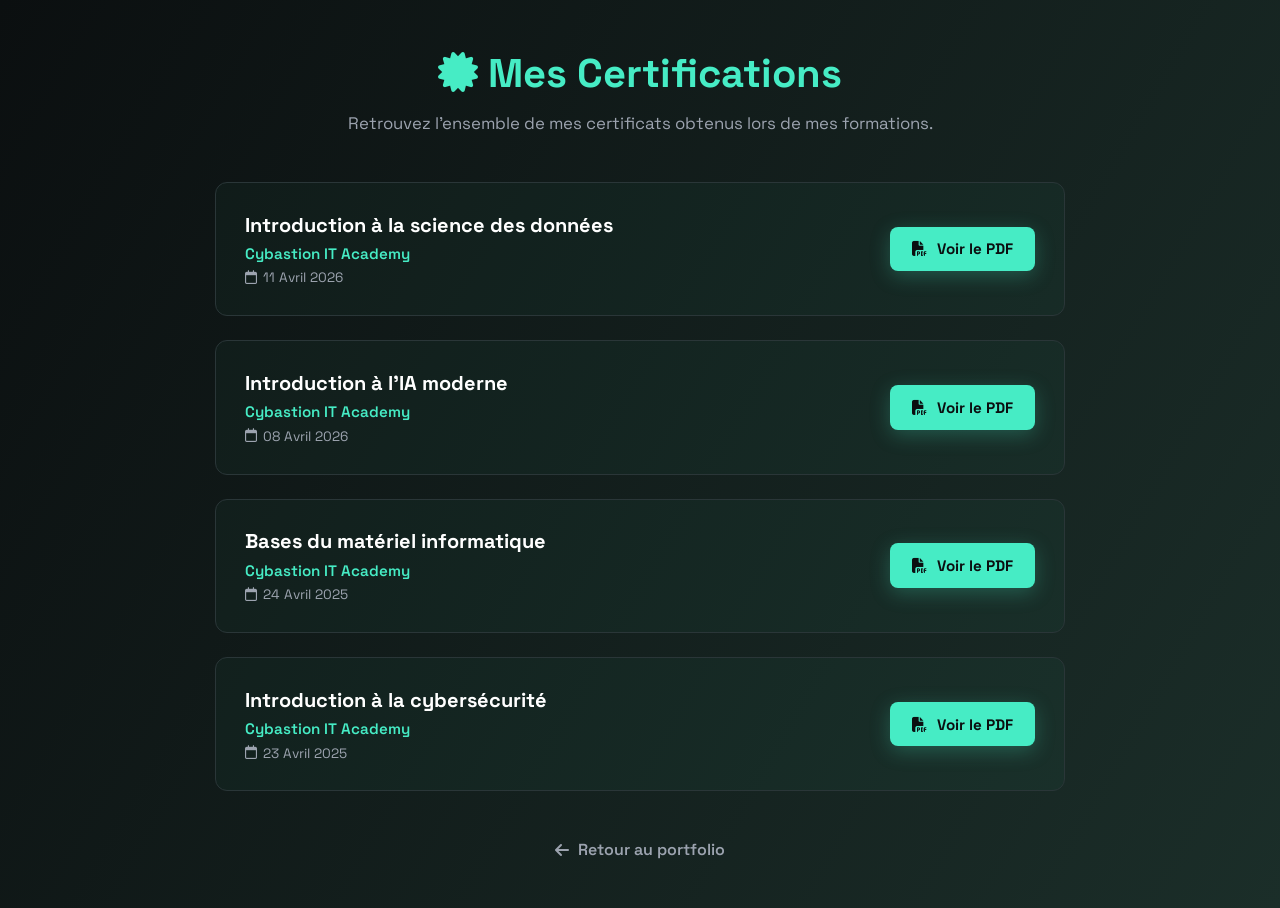
==== Documents/CERTIFICATS/index.html @ aad7d503 "Correction des certificats" ====
<!DOCTYPE html>
<html lang="fr">
<head>
    <meta charset="UTF-8">
    <meta name="viewport" content="width=device-width, initial-scale=1.0">
    <title>Mes Certifications - FOLASAYO Michaël</title>

    <!--- Police Space Grotesk --->
    <link rel="stylesheet" href="https://fonts.googleapis.com/css2?family=Space+Grotesk:wght@500;700&display=swap">
    
    <!--- Font Awesome : lien vers les icônes --->
    <link rel="stylesheet" href="https://cdnjs.cloudflare.com/ajax/libs/font-awesome/6.5.1/css/all.min.css">

    <style>
        * {
            margin: 0;
            padding: 0;
            box-sizing: border-box;
        }

        body {
            background: linear-gradient(120deg, #0B0F10 0%, #1b2e29 100%);
            color: #fff;
            font-family: 'Space Grotesk', sans-serif;
            min-height: 100vh;
            display: flex;
            flex-direction: column;
            align-items: center;
            padding: 3rem 8%;
        }

        header {
            text-align: center;
            margin-bottom: 3rem;
        }

        header h1 {
            font-size: 2.5rem;
            color: #46ECC5;
            margin-bottom: 0.8rem;
        }

        header p {
            color: #9CA3AF;
            font-size: 1.05rem;
        }

        .cert-container {
            width: 100%;
            max-width: 850px;
            display: flex;
            flex-direction: column;
            gap: 1.5rem;
        }

        .cert-card {
            background: rgba(70, 236, 197, 0.03);
            border: 1px solid #2A3638;
            border-radius: 12px;
            padding: 1.8rem;
            display: flex;
            justify-content: space-between;
            align-items: center;
            transition: transform 0.3s ease, border-color 0.3s ease, box-shadow 0.3s ease;
        }

        .cert-card:hover {
            transform: translateY(-5px);
            border-color: #46ECC5;
            box-shadow: 0 8px 25px rgba(70, 236, 197, 0.15);
        }

        .cert-info {
            display: flex;
            flex-direction: column;
            gap: 0.4rem;
        }

        .cert-info h3 {
            font-size: 1.25rem;
            color: #FFFFFF;
        }

        .cert-info .institution {
            color: #46ECC5;
            font-size: 0.95rem;
            font-weight: 600;
        }

        .cert-info .date {
            color: #9CA3AF;
            font-size: 0.85rem;
            display: flex;
            align-items: center;
            gap: 0.4rem;
        }

        .btn {
            display: inline-flex;
            align-items: center;
            gap: 0.6rem;
            background: #46ECC5;
            color: #0B0F10;
            text-decoration: none;
            padding: 0.8rem 1.4rem;
            border-radius: 8px;
            font-size: 0.95rem;
            font-weight: 700;
            transition: all 0.3s ease;
            box-shadow: 0 5px 20px rgba(70, 236, 197, 0.25);
            white-space: nowrap;
        }

        .btn:hover {
            transform: translateY(-3px);
            box-shadow: 0 8px 25px rgba(70, 236, 197, 0.4);
        }

        .back-link {
            margin-top: 3rem;
            color: #9CA3AF;
            text-decoration: none;
            display: inline-flex;
            align-items: center;
            gap: 0.6rem;
            font-size: 1rem;
            font-weight: 600;
            transition: color 0.3s ease, transform 0.3s ease;
        }

        .back-link:hover {
            color: #46ECC5;
            transform: translateX(-4px);
        }

        /* Adaptation téléphones */
        @media (max-width: 650px) {
            body {
                padding: 2rem 5%;
            }

            header h1 {
                font-size: 1.8rem;
            }

            .cert-card {
                flex-direction: column;
                align-items: flex-start;
                gap: 1.2rem;
            }

            .btn {
                width: 100%;
                justify-content: center;
            }
        }
    </style>
</head>
<body>

    <header>
        <h1><i class="fa-solid fa-certificate"></i> Mes Certifications</h1>
        <p>Retrouvez l'ensemble de mes certificats obtenus lors de mes formations.</p>
    </header>

    <main class="cert-container">

        <!-- Certificat 1 -->
        <article class="cert-card">
            <div class="cert-info">
                <h3>Introduction à la science des données</h3>
                <span class="institution">Cybastion IT Academy</span>
                <span class="date"><i class="fa-regular fa-calendar"></i> 11 Avril 2026</span>
            </div>
            <a href="Data_Science.pdf" target="_blank" class="btn">
                <i class="fa-solid fa-file-pdf"></i> Voir le PDF
            </a>
        </article>

        <!-- Certificat 2 -->
        <article class="cert-card">
            <div class="cert-info">
                <h3>Introduction à l'IA moderne</h3>
                <span class="institution">Cybastion IT Academy</span>
                <span class="date"><i class="fa-regular fa-calendar"></i> 08 Avril 2026</span>
            </div>
            <a href="IA_Moderne.pdf" target="_blank" class="btn">
                <i class="fa-solid fa-file-pdf"></i> Voir le PDF
            </a>
        </article>

        <!-- Certificat 3 -->
        <article class="cert-card">
            <div class="cert-info">
                <h3>Bases du matériel informatique</h3>
                <span class="institution">Cybastion IT Academy</span>
                <span class="date"><i class="fa-regular fa-calendar"></i> 24 Avril 2025</span>
            </div>
            <a href="Matériel_Informatique.pdf" target="_blank" class="btn">
                <i class="fa-solid fa-file-pdf"></i> Voir le PDF
            </a>
        </article>

        <!-- Certificat 4 -->
        <article class="cert-card">
            <div class="cert-info">
                <h3>Introduction à la cybersécurité</h3>
                <span class="institution">Cybastion IT Academy</span>
                <span class="date"><i class="fa-regular fa-calendar"></i> 23 Avril 2025</span>
            </div>
            <a href="Cybersécurité.pdf" target="_blank" class="btn">
                <i class="fa-solid fa-file-pdf"></i> Voir le PDF
            </a>
        </article>

    </main>

    <a href="../../index.html" class="back-link">
        <i class="fa-solid fa-arrow-left"></i> Retour au portfolio
    </a>

</body>
</html>
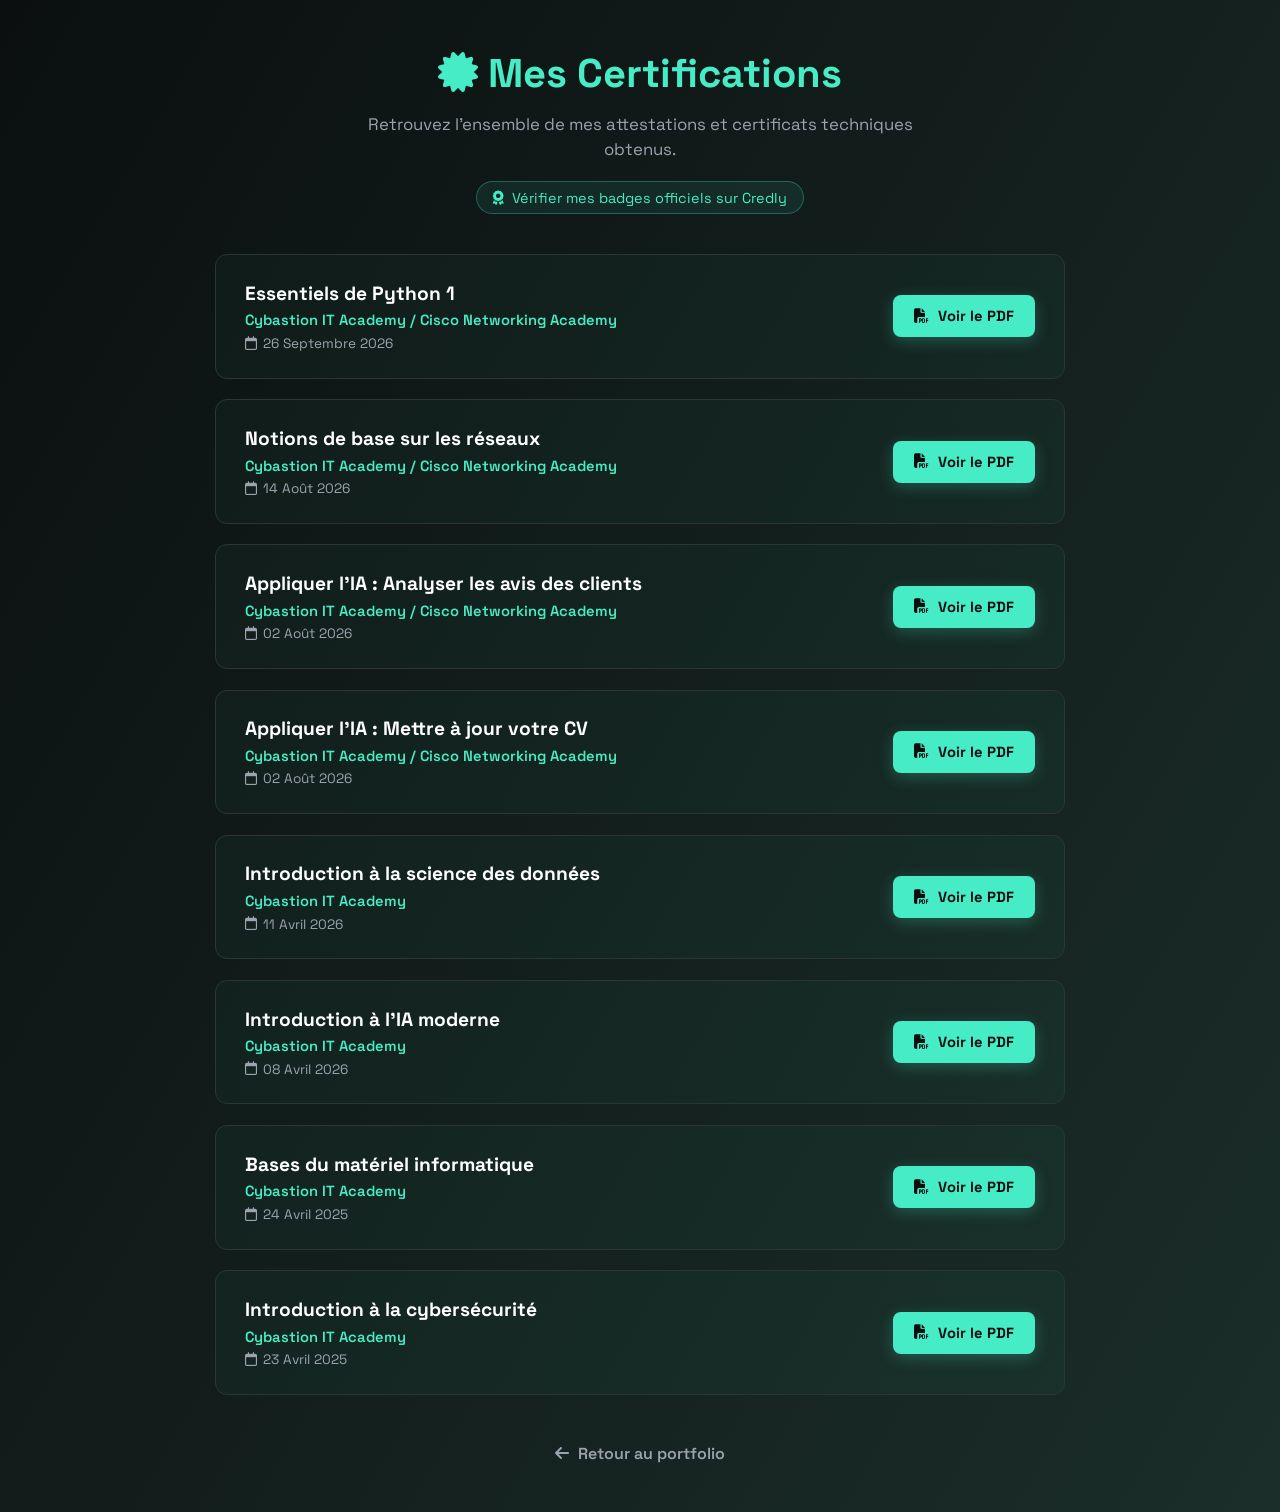
==== commit a4ba065a: "Grande mise à jour du portfolio" ====
--- a/Documents/CERTIFICATS/index.html
+++ b/Documents/CERTIFICATS/index.html
@@ -3,12 +3,15 @@
 <head>
     <meta charset="UTF-8">
     <meta name="viewport" content="width=device-width, initial-scale=1.0">
-    <title>Mes Certifications - FOLASAYO Michaël</title>
-
-    <!--- Police Space Grotesk --->
+    <title>Mes Certifications — FOLASAYO Michaël</title>
+
+    <!-- Favicon SVG dynamique -->
+    <link rel="icon" type="image/svg+xml" href="data:image/svg+xml,<svg xmlns='http://www.w3.org/2000/svg' viewBox='0 0 100 100'><text y='.9em' font-size='90' fill='%2346ECC5'>⚡</text></svg>">
+
+    <!-- Police Space Grotesk -->
     <link rel="stylesheet" href="https://fonts.googleapis.com/css2?family=Space+Grotesk:wght@500;700&display=swap">
     
-    <!--- Font Awesome : lien vers les icônes --->
+    <!-- Font Awesome : icônes -->
     <link rel="stylesheet" href="https://cdnjs.cloudflare.com/ajax/libs/font-awesome/6.5.1/css/all.min.css">
 
     <style>
@@ -31,7 +34,7 @@
 
         header {
             text-align: center;
-            margin-bottom: 3rem;
+            margin-bottom: 2.5rem;
         }
 
         header h1 {
@@ -43,6 +46,29 @@
         header p {
             color: #9CA3AF;
             font-size: 1.05rem;
+            max-width: 600px;
+            margin: 0 auto 1.2rem;
+            line-height: 1.5;
+        }
+
+        .credly-banner {
+            display: inline-flex;
+            align-items: center;
+            gap: 0.5rem;
+            font-size: 0.9rem;
+            color: #46ECC5;
+            text-decoration: none;
+            padding: 0.4rem 1rem;
+            background: rgba(70, 236, 197, 0.08);
+            border: 1px solid rgba(70, 236, 197, 0.3);
+            border-radius: 20px;
+            transition: all 0.3s ease;
+        }
+
+        .credly-banner:hover {
+            background: #46ECC5;
+            color: #0B0F10;
+            box-shadow: 0 0 15px rgba(70, 236, 197, 0.3);
         }
 
         .cert-container {
@@ -50,14 +76,14 @@
             max-width: 850px;
             display: flex;
             flex-direction: column;
-            gap: 1.5rem;
+            gap: 1.3rem;
         }
 
         .cert-card {
             background: rgba(70, 236, 197, 0.03);
             border: 1px solid #2A3638;
             border-radius: 12px;
-            padding: 1.8rem;
+            padding: 1.6rem 1.8rem;
             display: flex;
             justify-content: space-between;
             align-items: center;
@@ -65,7 +91,7 @@
         }
 
         .cert-card:hover {
-            transform: translateY(-5px);
+            transform: translateY(-4px);
             border-color: #46ECC5;
             box-shadow: 0 8px 25px rgba(70, 236, 197, 0.15);
         }
@@ -73,17 +99,17 @@
         .cert-info {
             display: flex;
             flex-direction: column;
-            gap: 0.4rem;
+            gap: 0.35rem;
         }
 
         .cert-info h3 {
-            font-size: 1.25rem;
+            font-size: 1.2rem;
             color: #FFFFFF;
         }
 
         .cert-info .institution {
             color: #46ECC5;
-            font-size: 0.95rem;
+            font-size: 0.92rem;
             font-weight: 600;
         }
 
@@ -102,18 +128,18 @@
             background: #46ECC5;
             color: #0B0F10;
             text-decoration: none;
-            padding: 0.8rem 1.4rem;
+            padding: 0.75rem 1.3rem;
             border-radius: 8px;
-            font-size: 0.95rem;
+            font-size: 0.92rem;
             font-weight: 700;
             transition: all 0.3s ease;
-            box-shadow: 0 5px 20px rgba(70, 236, 197, 0.25);
+            box-shadow: 0 4px 15px rgba(70, 236, 197, 0.25);
             white-space: nowrap;
         }
 
         .btn:hover {
-            transform: translateY(-3px);
-            box-shadow: 0 8px 25px rgba(70, 236, 197, 0.4);
+            transform: translateY(-2px);
+            box-shadow: 0 6px 20px rgba(70, 236, 197, 0.4);
         }
 
         .back-link {
@@ -133,7 +159,6 @@
             transform: translateX(-4px);
         }
 
-        /* Adaptation téléphones */
         @media (max-width: 650px) {
             body {
                 padding: 2rem 5%;
@@ -160,7 +185,10 @@
 
     <header>
         <h1><i class="fa-solid fa-certificate"></i> Mes Certifications</h1>
-        <p>Retrouvez l'ensemble de mes certificats obtenus lors de mes formations.</p>
+        <p>Retrouvez l'ensemble de mes attestations et certificats techniques obtenus.</p>
+        <a href="https://www.credly.com/users/michael-kouakou-folasayo" target="_blank" rel="noopener noreferrer" class="credly-banner">
+            <i class="fa-solid fa-award"></i> Vérifier mes badges officiels sur Credly
+        </a>
     </header>
 
     <main class="cert-container">
@@ -168,47 +196,95 @@
         <!-- Certificat 1 -->
         <article class="cert-card">
             <div class="cert-info">
+                <h3>Essentiels de Python 1</h3>
+                <span class="institution">Cybastion IT Academy / Cisco Networking Academy</span>
+                <span class="date"><i class="fa-regular fa-calendar"></i> 26 Septembre 2026</span>
+            </div>
+            <a href="Python_Essentials.pdf" target="_blank" rel="noopener noreferrer" class="btn">
+                <i class="fa-solid fa-file-pdf"></i> Voir le PDF
+            </a>
+        </article>
+
+        <!-- Certificat 2 -->
+        <article class="cert-card">
+            <div class="cert-info">
+                <h3>Notions de base sur les réseaux</h3>
+                <span class="institution">Cybastion IT Academy / Cisco Networking Academy</span>
+                <span class="date"><i class="fa-regular fa-calendar"></i> 14 Août 2026</span>
+            </div>
+            <a href="Networking_Basics.pdf" target="_blank" rel="noopener noreferrer" class="btn">
+                <i class="fa-solid fa-file-pdf"></i> Voir le PDF
+            </a>
+        </article>
+
+        <!-- Certificat 3 -->
+        <article class="cert-card">
+            <div class="cert-info">
+                <h3>Appliquer l'IA : Analyser les avis des clients</h3>
+                <span class="institution">Cybastion IT Academy / Cisco Networking Academy</span>
+                <span class="date"><i class="fa-regular fa-calendar"></i> 02 Août 2026</span>
+            </div>
+            <a href="Apply_AI_Customer_Reviews.pdf" target="_blank" rel="noopener noreferrer" class="btn">
+                <i class="fa-solid fa-file-pdf"></i> Voir le PDF
+            </a>
+        </article>
+
+        <!-- Certificat 4 -->
+        <article class="cert-card">
+            <div class="cert-info">
+                <h3>Appliquer l'IA : Mettre à jour votre CV</h3>
+                <span class="institution">Cybastion IT Academy / Cisco Networking Academy</span>
+                <span class="date"><i class="fa-regular fa-calendar"></i> 02 Août 2026</span>
+            </div>
+            <a href="Apply_AI_Resume.pdf" target="_blank" rel="noopener noreferrer" class="btn">
+                <i class="fa-solid fa-file-pdf"></i> Voir le PDF
+            </a>
+        </article>
+
+        <!-- Certificat 5 -->
+        <article class="cert-card">
+            <div class="cert-info">
                 <h3>Introduction à la science des données</h3>
                 <span class="institution">Cybastion IT Academy</span>
                 <span class="date"><i class="fa-regular fa-calendar"></i> 11 Avril 2026</span>
             </div>
-            <a href="Data_Science.pdf" target="_blank" class="btn">
-                <i class="fa-solid fa-file-pdf"></i> Voir le PDF
-            </a>
-        </article>
-
-        <!-- Certificat 2 -->
+            <a href="Data_Science.pdf" target="_blank" rel="noopener noreferrer" class="btn">
+                <i class="fa-solid fa-file-pdf"></i> Voir le PDF
+            </a>
+        </article>
+
+        <!-- Certificat 6 -->
         <article class="cert-card">
             <div class="cert-info">
                 <h3>Introduction à l'IA moderne</h3>
                 <span class="institution">Cybastion IT Academy</span>
                 <span class="date"><i class="fa-regular fa-calendar"></i> 08 Avril 2026</span>
             </div>
-            <a href="IA_Moderne.pdf" target="_blank" class="btn">
-                <i class="fa-solid fa-file-pdf"></i> Voir le PDF
-            </a>
-        </article>
-
-        <!-- Certificat 3 -->
+            <a href="IA_Moderne.pdf" target="_blank" rel="noopener noreferrer" class="btn">
+                <i class="fa-solid fa-file-pdf"></i> Voir le PDF
+            </a>
+        </article>
+
+        <!-- Certificat 7 (Accent retiré dans le lien) -->
         <article class="cert-card">
             <div class="cert-info">
                 <h3>Bases du matériel informatique</h3>
                 <span class="institution">Cybastion IT Academy</span>
                 <span class="date"><i class="fa-regular fa-calendar"></i> 24 Avril 2025</span>
             </div>
-            <a href="Matériel_Informatique.pdf" target="_blank" class="btn">
-                <i class="fa-solid fa-file-pdf"></i> Voir le PDF
-            </a>
-        </article>
-
-        <!-- Certificat 4 -->
+            <a href="Materiel_Informatique.pdf" target="_blank" rel="noopener noreferrer" class="btn">
+                <i class="fa-solid fa-file-pdf"></i> Voir le PDF
+            </a>
+        </article>
+
+        <!-- Certificat 8 (Accent retiré dans le lien) -->
         <article class="cert-card">
             <div class="cert-info">
                 <h3>Introduction à la cybersécurité</h3>
                 <span class="institution">Cybastion IT Academy</span>
                 <span class="date"><i class="fa-regular fa-calendar"></i> 23 Avril 2025</span>
             </div>
-            <a href="Cybersécurité.pdf" target="_blank" class="btn">
+            <a href="Cybersecurite.pdf" target="_blank" rel="noopener noreferrer" class="btn">
                 <i class="fa-solid fa-file-pdf"></i> Voir le PDF
             </a>
         </article>
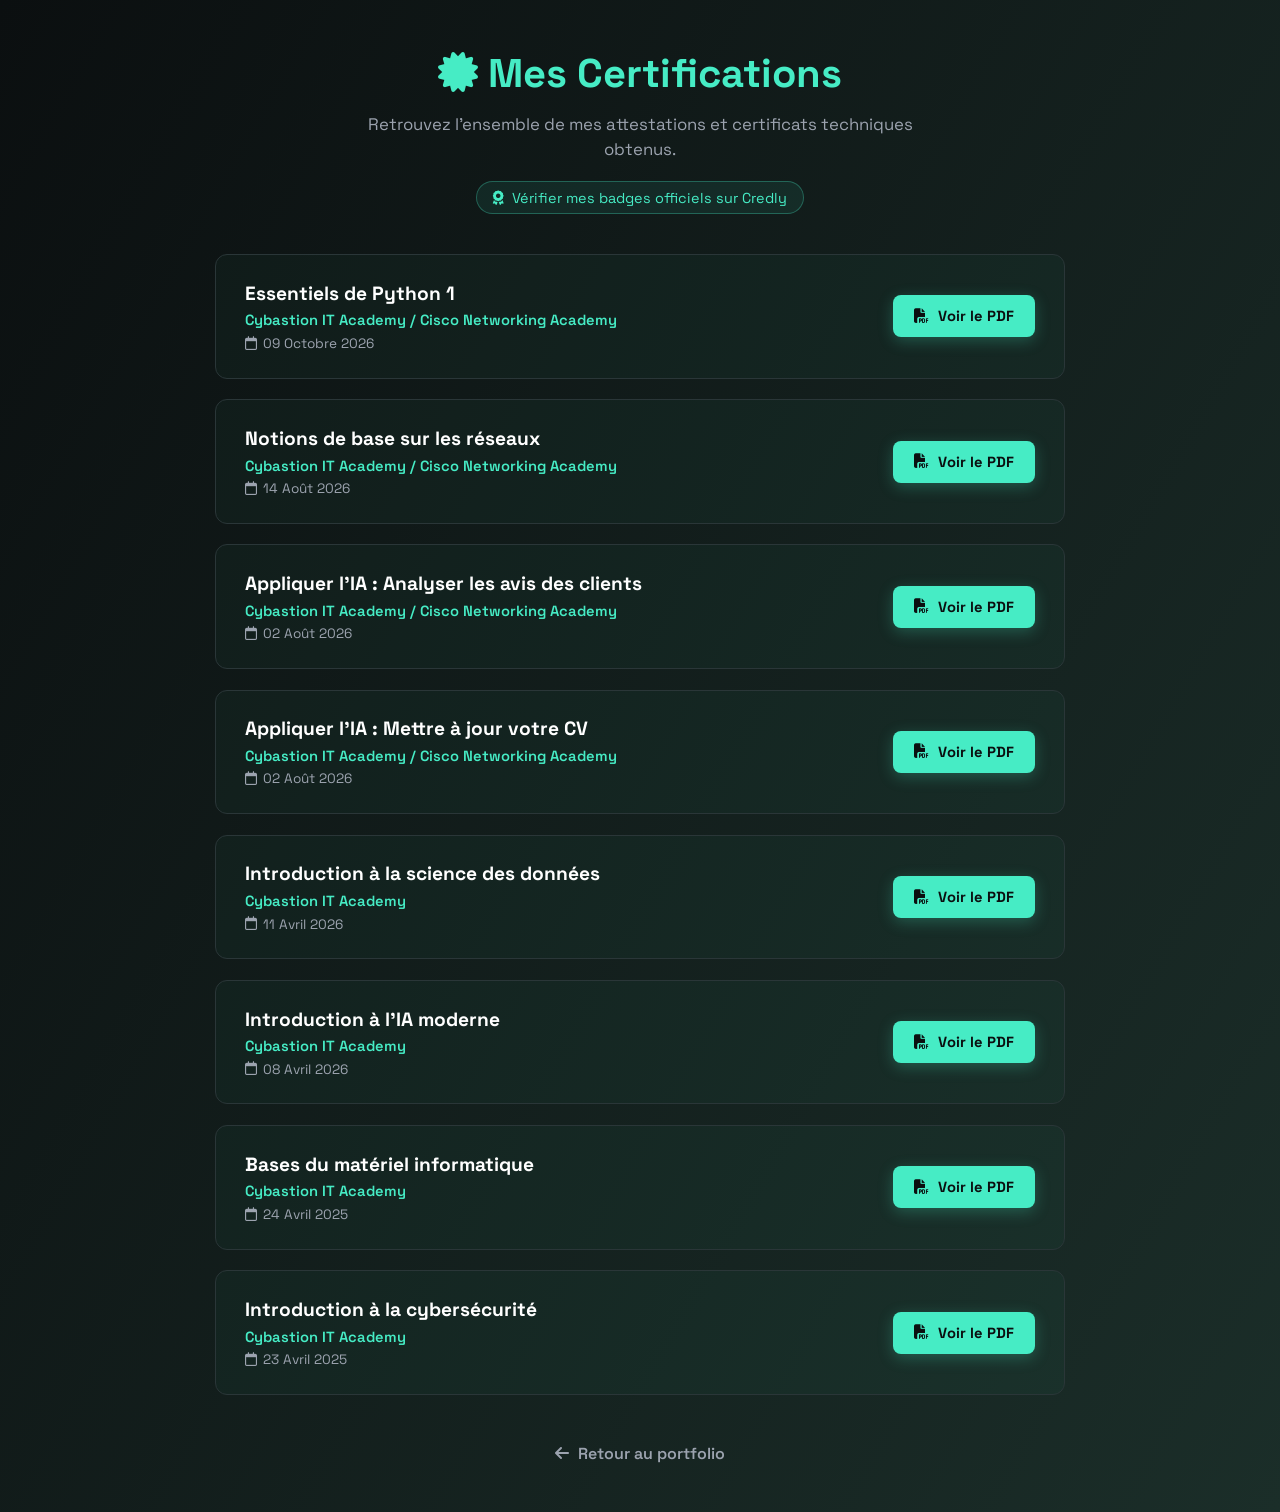
==== commit a6738ba9: "Ajout de mon certificat de Python" ====
--- a/Documents/CERTIFICATS/index.html
+++ b/Documents/CERTIFICATS/index.html
@@ -198,9 +198,9 @@
             <div class="cert-info">
                 <h3>Essentiels de Python 1</h3>
                 <span class="institution">Cybastion IT Academy / Cisco Networking Academy</span>
-                <span class="date"><i class="fa-regular fa-calendar"></i> 26 Septembre 2026</span>
-            </div>
-            <a href="Python_Essentials.pdf" target="_blank" rel="noopener noreferrer" class="btn">
+                <span class="date"><i class="fa-regular fa-calendar"></i> 09 Octobre 2026</span>
+            </div>
+            <a href="Python_Essentials_1.pdf" target="_blank" rel="noopener noreferrer" class="btn">
                 <i class="fa-solid fa-file-pdf"></i> Voir le PDF
             </a>
         </article>
